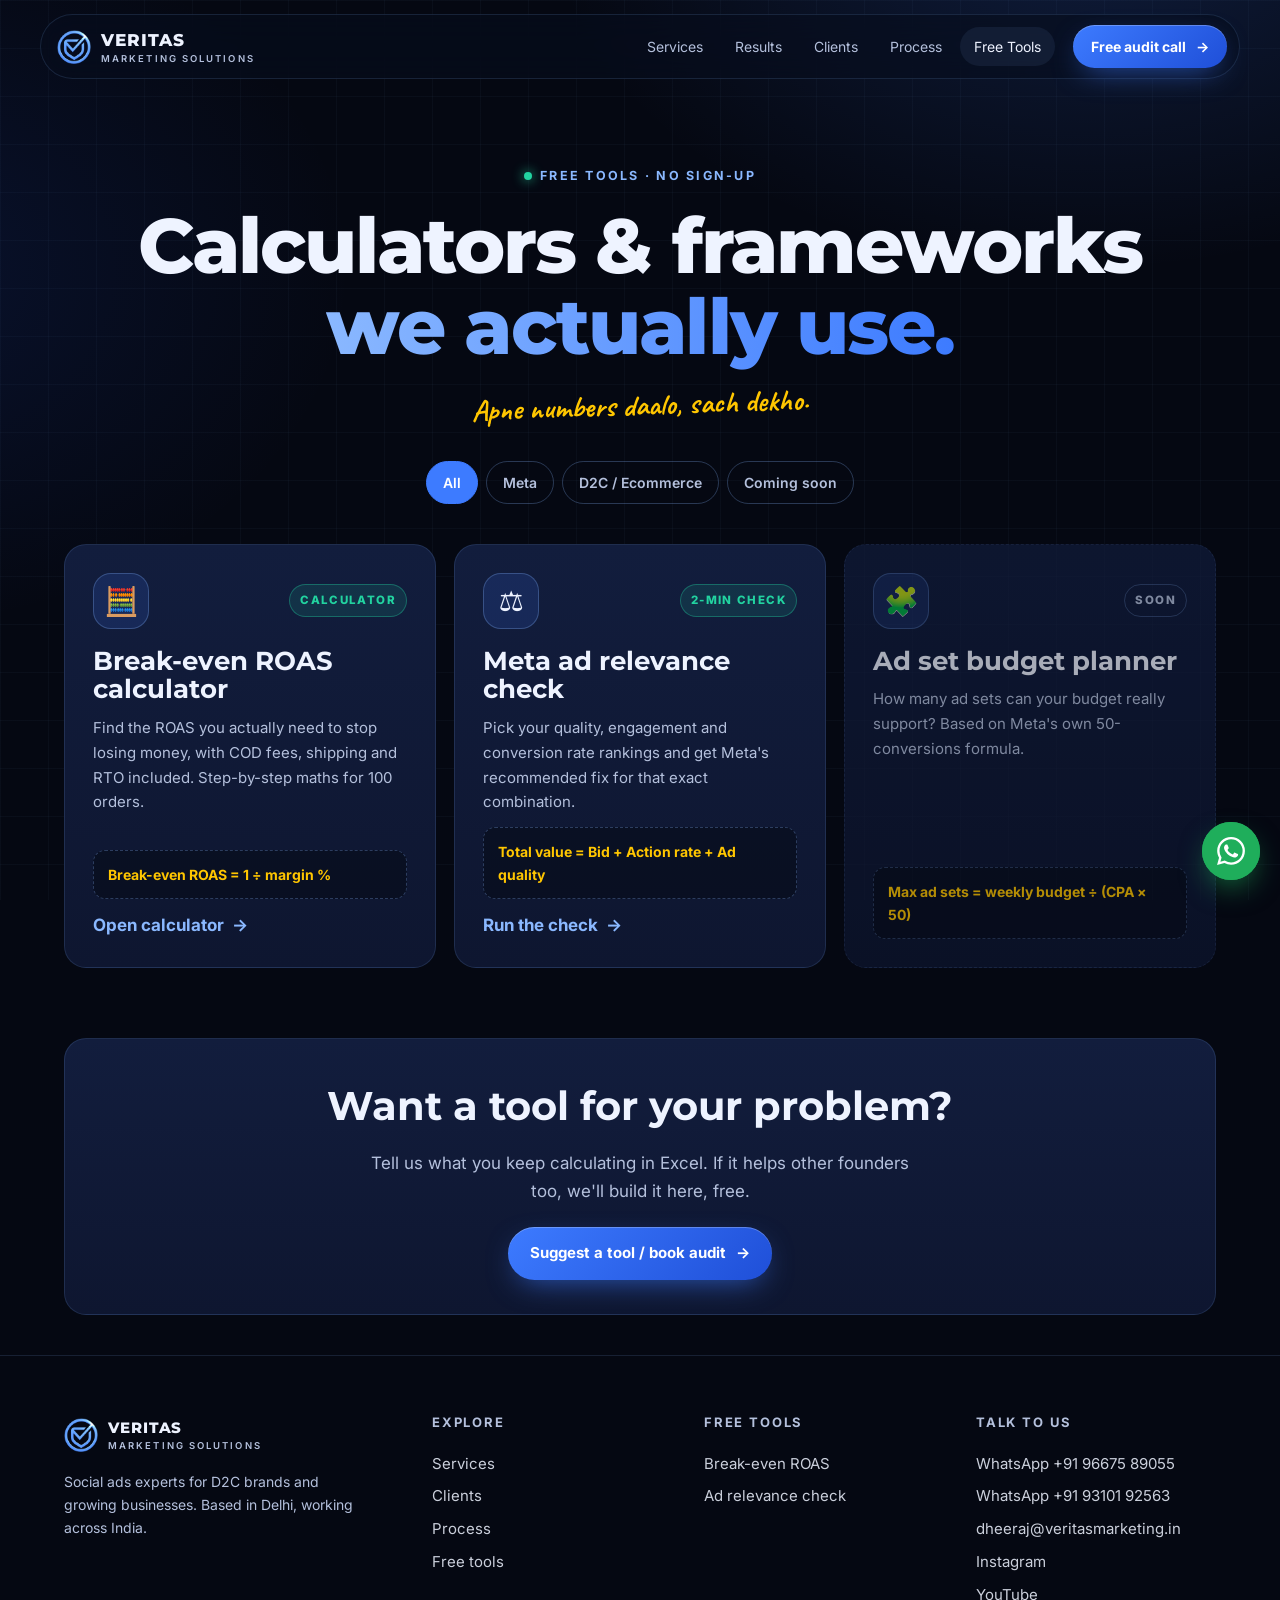
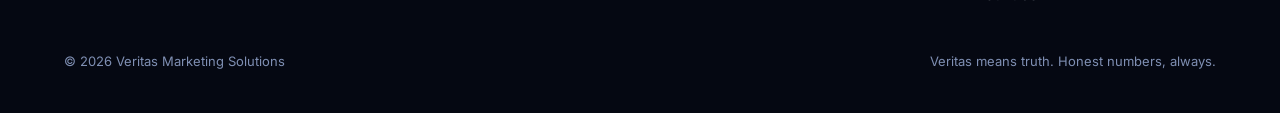
==== tools/index.html @ 25734287 "Renovated website: new animated home, client results, free tools" ====
<!doctype html>
<html lang="en">
<head>
<meta charset="utf-8">
<meta name="viewport" content="width=device-width,initial-scale=1,viewport-fit=cover">
<title>Free Marketing Tools & Calculators | Veritas Marketing Solutions</title>
<meta name="description" content="Free calculators and frameworks for Meta, Instagram and social ads: break-even ROAS with COD and RTO, Meta ad relevance check, and more every week.">
<link rel="canonical" href="https://veritasmarketing.in/tools/">
<meta property="og:type" content="website"><meta property="og:title" content="Free Marketing Tools &amp; Calculators | Veritas Marketing Solutions"><meta property="og:description" content="Free calculators and frameworks for Meta, Instagram and social ads: break-even ROAS with COD and RTO, Meta ad relevance check, and more every week.">
<meta property="og:url" content="https://veritasmarketing.in/tools/"><meta property="og:image" content="https://veritasmarketing.in/assets/og.png">
<meta name="theme-color" content="#050812">
<link rel="icon" href="/assets/favicon.png">
<link rel="preconnect" href="https://fonts.googleapis.com"><link rel="preconnect" href="https://fonts.gstatic.com" crossorigin>
<link rel="stylesheet" href="https://fonts.googleapis.com/css2?family=Montserrat:wght@600;700;800&family=Inter:wght@400;500;600;700&family=Caveat:wght@700&display=swap">
<link rel="stylesheet" href="/assets/site.css">
<!-- Analytics: paste GA4 / Meta Pixel snippets here when ready -->
<script type="application/ld+json">{"@context": "https://schema.org", "@type": "ProfessionalService", "name": "Veritas Marketing Solutions", "url": "https://veritasmarketing.in", "email": "dheeraj@veritasmarketing.in", "areaServed": "IN", "address": {"@type": "PostalAddress", "addressLocality": "Delhi", "addressCountry": "IN"}, "sameAs": ["https://www.instagram.com/veritasmarketingsolutions/", "https://www.youtube.com/@VeritasMarketingSolutions"]}</script>
<style>
.th{padding:160px 0 40px;text-align:center}
.th h1{font-family:var(--display);font-weight:800;font-size:clamp(36px,6vw,78px);line-height:1.05;letter-spacing:-.025em;margin-top:18px}
.th h1 em{font-style:normal;background:linear-gradient(90deg,var(--sky),var(--blue));-webkit-background-clip:text;background-clip:text;color:transparent}
.th .hand{font-size:30px;display:block;margin-top:14px;transform:rotate(-2deg)}
.filters{display:flex;gap:8px;justify-content:center;flex-wrap:wrap;margin-top:30px}
.filters button{padding:9px 16px;border-radius:999px;border:1px solid var(--line2);font-size:14px;font-weight:600;color:var(--muted);transition:.2s}
.filters button.on,.filters button:hover{background:var(--blue);border-color:var(--blue);color:#fff}
.tl{display:grid;grid-template-columns:repeat(3,1fr);gap:18px;padding-bottom:40px}
@media (max-width:960px){.tl{grid-template-columns:repeat(2,1fr)}}
@media (max-width:600px){.tl{grid-template-columns:1fr}}
.tc{padding:28px;display:flex;flex-direction:column;gap:12px;min-height:300px;transition:transform .35s cubic-bezier(.2,.8,.2,1)}
.tc:hover{transform:translateY(-8px)}
.tc .top{display:flex;justify-content:space-between;align-items:center}
.tc .ti{width:56px;height:56px;border-radius:18px;display:grid;place-items:center;font-size:28px;background:rgba(61,123,255,.15);border:1px solid var(--line2)}
.tc .tg{font-size:11.5px;font-weight:800;letter-spacing:.12em;text-transform:uppercase;padding:6px 10px;border-radius:999px;background:rgba(34,211,160,.12);color:var(--mint);border:1px solid rgba(34,211,160,.35)}
.tc h2{font-family:var(--display);font-size:26px;line-height:1.1;margin-top:6px}
.tc p{color:var(--muted);font-size:15px}
.tc .f{margin-top:auto;padding:12px 14px;border-radius:12px;background:rgba(5,8,18,.5);border:1px dashed var(--line2);font-weight:700;font-size:14px;color:var(--yellow)}
.tc .go{color:var(--sky);font-weight:700;display:flex;gap:8px;align-items:center}
.tc.soon{border-style:dashed;opacity:.7}
.tc.hide{display:none}
.ask{margin:30px 0 20px;padding:34px;text-align:center}
.ask h2{font-family:var(--display);font-size:clamp(26px,3.4vw,40px)}
.ask p{color:var(--muted);margin:10px auto 22px;max-width:52ch}
</style>
</head>
<body>
<nav class="nav"><div class="bar">
  <a class="logo" href="/" aria-label="Veritas Marketing Solutions home"><img src="/assets/mark.png" alt=""><span>VERITAS<small>MARKETING SOLUTIONS</small></span></a>
  <div class="links"><a href="/#services">Services</a><a href="/#cases">Results</a><a href="/#clients">Clients</a><a href="/#process">Process</a><a href="/tools/" class=on>Free Tools</a></div>
  <a class="btn btn-p" href="/#contact" data-magnet>Free audit call <span class="arr">→</span></a>
  <button class="burger" aria-label="Menu"><i></i></button>
</div></nav>
<header class="th">
  <div class="wrap">
    <span class="eyebrow">Free tools · no sign-up</span>
    <h1>Calculators &amp; frameworks<br><em>we actually use.</em></h1>
    <span class="hand">Apne numbers daalo, sach dekho.</span>
    <div class="filters" id="flt"><button class="on" data-f="all">All</button><button data-f="meta">Meta</button><button data-f="ecom">D2C / Ecommerce</button><button data-f="soon">Coming soon</button></div>
  </div>
</header>
<main class="wrap">
  <div class="tl" id="tl">
    <a class="card spot tc reveal" data-k="meta ecom" href="/tools/roas-calculator/" data-cur="Open" data-tilt="5">
      <div class="top"><div class="ti">🧮</div><span class="tg">Calculator</span></div>
      <h2>Break-even ROAS calculator</h2>
      <p>Find the ROAS you actually need to stop losing money, with COD fees, shipping and RTO included. Step-by-step maths for 100 orders.</p>
      <div class="f">Break-even ROAS = 1 ÷ margin %</div>
      <span class="go">Open calculator <span class="arr">→</span></span>
    </a>
    <a class="card spot tc reveal d1" data-k="meta" href="/tools/auction-check/" data-cur="Open" data-tilt="5">
      <div class="top"><div class="ti">⚖️</div><span class="tg">2-min check</span></div>
      <h2>Meta ad relevance check</h2>
      <p>Pick your quality, engagement and conversion rate rankings and get Meta's recommended fix for that exact combination.</p>
      <div class="f">Total value = Bid + Action rate + Ad quality</div>
      <span class="go">Run the check <span class="arr">→</span></span>
    </a>
    <div class="card tc soon reveal d2" data-k="soon meta">
      <div class="top"><div class="ti">🧩</div><span class="tg" style="color:var(--muted);border-color:var(--line2);background:none">Soon</span></div>
      <h2>Ad set budget planner</h2>
      <p>How many ad sets can your budget really support? Based on Meta's own 50-conversions formula.</p>
      <div class="f">Max ad sets = weekly budget ÷ (CPA × 50)</div>
    </div>
  </div>
  <div class="card ask reveal">
    <h2>Want a tool for your problem?</h2>
    <p>Tell us what you keep calculating in Excel. If it helps other founders too, we'll build it here, free.</p>
    <a class="btn btn-p" href="/#contact" data-magnet>Suggest a tool / book audit <span class="arr">→</span></a>
  </div>
</main>
<footer><div class="wrap">
  <div class="foot">
    <div><a class="logo" href="/"><img src="/assets/mark.png" alt=""><span>VERITAS<small>MARKETING SOLUTIONS</small></span></a>
      <p>Social ads experts for D2C brands and growing businesses. Based in Delhi, working across India.</p></div>
    <div><h4>Explore</h4><a href="/#services">Services</a><a href="/#clients">Clients</a><a href="/#process">Process</a><a href="/tools/">Free tools</a></div>
    <div><h4>Free tools</h4><a href="/tools/roas-calculator/">Break-even ROAS</a><a href="/tools/auction-check/">Ad relevance check</a></div>
    <div><h4>Talk to us</h4><a href="https://wa.me/919667589055?text=Hi%20Veritas%21%20I%27d%20like%20to%20book%20a%20free%2030-min%20audit%20call." target="_blank" rel="noopener">WhatsApp +91 96675 89055</a><a href="https://wa.me/919310192563?text=Hi%20Veritas%21%20I%27d%20like%20to%20book%20a%20free%2030-min%20audit%20call." target="_blank" rel="noopener">WhatsApp +91 93101 92563</a>
      <a href="mailto:dheeraj@veritasmarketing.in">dheeraj@veritasmarketing.in</a><a href="https://www.instagram.com/veritasmarketingsolutions/" target="_blank" rel="noopener">Instagram</a><a href="https://www.youtube.com/@VeritasMarketingSolutions" target="_blank" rel="noopener">YouTube</a></div>
  </div>
  <div class="legal"><span>© <span data-year></span> Veritas Marketing Solutions</span><span>Veritas means truth. Honest numbers, always.</span></div>
</div></footer>
<a class="fab" href="https://wa.me/919667589055?text=Hi%20Veritas%21%20I%27d%20like%20to%20book%20a%20free%2030-min%20audit%20call." target="_blank" rel="noopener" aria-label="Chat on WhatsApp" data-cur="Chat"><svg class="ico" viewBox="0 0 24 24" aria-hidden="true"><path d="M17.472 14.382c-.297-.149-1.758-.867-2.03-.967-.273-.099-.471-.148-.67.15-.197.297-.767.966-.94 1.164-.173.199-.347.223-.644.075-.297-.15-1.255-.463-2.39-1.475-.883-.788-1.48-1.761-1.653-2.059-.173-.297-.018-.458.13-.606.134-.133.298-.347.446-.52.149-.174.198-.298.298-.497.099-.198.05-.371-.025-.52-.075-.149-.669-1.612-.916-2.207-.242-.579-.487-.5-.669-.51-.173-.008-.371-.01-.57-.01-.198 0-.52.074-.792.372-.272.297-1.04 1.016-1.04 2.479 0 1.462 1.065 2.875 1.213 3.074.149.198 2.096 3.2 5.077 4.487.709.306 1.262.489 1.694.625.712.227 1.36.195 1.871.118.571-.085 1.758-.719 2.006-1.413.248-.694.248-1.289.173-1.413-.074-.124-.272-.198-.57-.347m-5.421 7.403h-.004a9.87 9.87 0 01-5.031-1.378l-.361-.214-3.741.982.998-3.648-.235-.374a9.86 9.86 0 01-1.51-5.26c.001-5.45 4.436-9.884 9.888-9.884 2.64 0 5.122 1.03 6.988 2.898a9.825 9.825 0 012.893 6.994c-.003 5.45-4.437 9.884-9.885 9.884m8.413-18.297A11.815 11.815 0 0012.05 0C5.495 0 .16 5.335.157 11.892c0 2.096.547 4.142 1.588 5.945L.057 24l6.305-1.654a11.882 11.882 0 005.683 1.448h.005c6.554 0 11.89-5.335 11.893-11.893a11.821 11.821 0 00-3.48-8.413Z"/></svg></a>
<script src="/assets/site.js" defer></script>
<script>
document.querySelectorAll('#flt button').forEach(b=>b.addEventListener('click',()=>{
  document.querySelectorAll('#flt button').forEach(x=>x.classList.toggle('on',x===b));
  document.querySelectorAll('#tl .tc').forEach(c=>c.classList.toggle('hide',b.dataset.f!=='all'&&!c.dataset.k.split(' ').includes(b.dataset.f)));
}));
</script>
</body>
</html>
---- assets/site.css ----
/* Veritas Marketing Solutions — shared styles */
:root{
  --bg:#050812; --bg2:#0a1430; --navy:#0b1a44; --royal:#1f4fd8; --blue:#3d7bff; --sky:#8ab8ff;
  --mint:#22d3a0; --coral:#ff5a5a; --yellow:#ffc600;
  --card:#0e1630; --card2:#121d3d; --line:rgba(138,184,255,.14); --line2:rgba(138,184,255,.28);
  --fg:#eef3ff; --muted:#b4c0dc; --dim:#7f8fb3;
  --display:"Montserrat","Segoe UI",system-ui,sans-serif; --body:"Inter",system-ui,-apple-system,"Segoe UI",sans-serif; --hand:"Caveat","Segoe Print",cursive;
  --r:22px; --max:1200px;
  color-scheme:dark;
}
*{box-sizing:border-box;margin:0;padding:0}
html{scroll-behavior:smooth;-webkit-text-size-adjust:100%}
body{background:var(--bg);color:var(--fg);font-family:var(--body);font-size:17px;line-height:1.65;overflow-x:hidden;-webkit-font-smoothing:antialiased}
img,video,svg{display:block;max-width:100%}
a{color:inherit;text-decoration:none}
button{font:inherit;color:inherit;background:none;border:0;cursor:pointer}
::selection{background:var(--blue);color:#fff}
.wrap{max-width:var(--max);margin:0 auto;padding:0 24px}
@media (max-width:640px){.wrap{padding:0 16px}}
.ico{width:1em;height:1em;fill:currentColor;flex:none}

/* noise + grid backdrop */
body::before{content:"";position:fixed;inset:0;pointer-events:none;z-index:-1;
  background:
    radial-gradient(900px 600px at 85% -10%,rgba(61,123,255,.18),transparent 60%),
    radial-gradient(800px 600px at -10% 30%,rgba(31,79,216,.14),transparent 60%),
    linear-gradient(rgba(138,184,255,.035) 1px,transparent 1px) 0 0/48px 48px,
    linear-gradient(90deg,rgba(138,184,255,.035) 1px,transparent 1px) 0 0/48px 48px,
    var(--bg)}

/* ---------- cursor ---------- */
.cur-dot,.cur-ring{position:fixed;left:0;top:0;pointer-events:none;z-index:9999;border-radius:50%;transform:translate3d(-100px,-100px,0)}
.cur-dot{width:8px;height:8px;margin:-4px 0 0 -4px;background:var(--sky);box-shadow:0 0 12px var(--blue)}
.cur-ring{width:38px;height:38px;margin:-19px 0 0 -19px;border:1.5px solid rgba(138,184,255,.55);display:grid;place-items:center;
  transition:width .25s,height .25s,margin .25s,background .25s,border-color .25s}
.cur-ring span{font-size:11px;font-weight:700;letter-spacing:.06em;color:#fff;opacity:0;transition:opacity .2s}
.cur-ring.big{width:74px;height:74px;margin:-37px 0 0 -37px;background:rgba(61,123,255,.18);border-color:var(--blue)}
.cur-ring.big span{opacity:1}
@media (pointer:fine){body.has-cursor,body.has-cursor a,body.has-cursor button{cursor:none}}
@media (pointer:coarse){.cur-dot,.cur-ring{display:none}}

/* ---------- nav ---------- */
.nav{position:fixed;top:14px;left:0;right:0;z-index:50}
.nav .bar{max-width:var(--max);margin:0 auto;padding:10px 12px 10px 16px;display:flex;align-items:center;gap:18px;
  background:rgba(8,13,30,.62);backdrop-filter:blur(16px);-webkit-backdrop-filter:blur(16px);border:1px solid var(--line);border-radius:999px;
  margin-inline:max(12px,calc((100vw - var(--max))/2))}
.logo{display:flex;align-items:center;gap:10px;font-family:var(--display);font-weight:800;letter-spacing:.06em}
.logo img{width:34px;height:34px}
.logo small{display:block;font-family:var(--body);font-weight:600;font-size:9.5px;letter-spacing:.22em;color:var(--muted);margin-top:-3px}
.nav .links{display:flex;gap:4px;margin-left:auto}
.nav .links a{padding:8px 14px;border-radius:999px;font-size:14px;color:var(--muted);transition:color .2s,background .2s}
.nav .links a:hover,.nav .links a.on{color:var(--fg);background:rgba(138,184,255,.08)}
.btn{display:inline-flex;align-items:center;gap:10px;padding:14px 22px;border-radius:999px;font-weight:700;font-size:15px;position:relative;isolation:isolate;
  transition:transform .25s cubic-bezier(.2,.8,.2,1),box-shadow .25s;white-space:nowrap}
.btn-p{background:linear-gradient(135deg,var(--blue),var(--royal));color:#fff;box-shadow:0 10px 30px -10px rgba(61,123,255,.7),inset 0 1px 0 rgba(255,255,255,.25)}
.btn-p:hover{box-shadow:0 14px 40px -8px rgba(61,123,255,.9),inset 0 1px 0 rgba(255,255,255,.25)}
.btn-g{border:1px solid var(--line2);background:rgba(138,184,255,.05)}
.btn-g:hover{background:rgba(138,184,255,.1)}
.btn-wa{background:#1fae5b;color:#fff}
.btn .arr{transition:transform .25s}
.btn:hover .arr{transform:translateX(4px)}
.nav .btn{padding:10px 18px;font-size:14px}
.burger{display:none;width:42px;height:42px;border-radius:50%;border:1px solid var(--line2);place-items:center}
.burger i{display:block;width:16px;height:2px;background:var(--fg);box-shadow:0 5px 0 var(--fg),0 -5px 0 var(--fg)}
@media (max-width:900px){
  .nav .links{display:none;position:absolute;top:64px;left:12px;right:12px;flex-direction:column;padding:10px;background:rgba(8,13,30,.96);border:1px solid var(--line);border-radius:20px}
  .nav.open .links{display:flex}
  .nav .links a{padding:12px 14px;font-size:16px}
  .burger{display:grid;margin-left:auto}
  .nav .bar>.btn{display:none}
}

/* ---------- shared bits ---------- */
section{position:relative;padding:96px 0}
@media (max-width:640px){section{padding:84px 0}}
.eyebrow{display:inline-flex;align-items:center;gap:8px;font-size:12.5px;font-weight:700;letter-spacing:.18em;text-transform:uppercase;color:var(--sky)}
.eyebrow::before{content:"";width:8px;height:8px;border-radius:50%;background:var(--mint);box-shadow:0 0 12px var(--mint)}
.h2{font-family:var(--display);font-weight:800;font-size:clamp(30px,4.6vw,56px);line-height:1.08;letter-spacing:-.02em;margin-top:16px;text-wrap:balance}
.h2 em{font-style:normal;background:linear-gradient(90deg,var(--sky),var(--blue));-webkit-background-clip:text;background-clip:text;color:transparent}
.hand{font-family:var(--hand);font-weight:700;color:var(--yellow)}
.lead{color:var(--muted);font-size:18px;max-width:60ch;margin-top:18px}
.head{margin-bottom:56px}
.head.center{text-align:center;display:flex;flex-direction:column;align-items:center}
.card{background:linear-gradient(180deg,var(--card2),var(--card));border:1px solid var(--line);border-radius:var(--r);position:relative;overflow:hidden}
/* spotlight border that follows cursor */
.spot::after{content:"";position:absolute;inset:0;border-radius:inherit;pointer-events:none;opacity:0;transition:opacity .3s;
  background:radial-gradient(380px circle at var(--mx,50%) var(--my,50%),rgba(61,123,255,.16),transparent 45%)}
.spot:hover::after{opacity:1}
.reveal{opacity:0;transform:translateY(34px);transition:opacity .9s cubic-bezier(.2,.8,.2,1),transform .9s cubic-bezier(.2,.8,.2,1)}
.reveal.in{opacity:1;transform:none}
.d1{transition-delay:.08s}.d2{transition-delay:.16s}.d3{transition-delay:.24s}.d4{transition-delay:.32s}
@media (prefers-reduced-motion:reduce){.reveal{opacity:1;transform:none;transition:none}*{animation-duration:.01ms!important;animation-iteration-count:1!important}}

/* ---------- footer ---------- */
footer{border-top:1px solid var(--line);padding:56px 0 40px;margin-top:40px}
.foot{display:grid;grid-template-columns:1.4fr 1fr 1fr 1fr;gap:32px}
.foot h4{font-size:13px;letter-spacing:.14em;text-transform:uppercase;color:var(--muted);margin-bottom:14px}
.foot a{display:block;color:var(--fg);opacity:.85;padding:4px 0;font-size:15px}
.foot a:hover{opacity:1;color:var(--sky)}
.foot .logo{display:flex;opacity:1}
.foot p{color:var(--muted);font-size:14px;margin-top:12px;max-width:34ch}
.legal{display:flex;justify-content:space-between;flex-wrap:wrap;gap:12px;margin-top:40px;color:var(--dim);font-size:13px}
@media (max-width:800px){.foot{grid-template-columns:1fr 1fr}}
@media (max-width:480px){.foot{grid-template-columns:1fr}}

/* floating whatsapp */
.fab{position:fixed;right:20px;bottom:20px;z-index:40;width:58px;height:58px;border-radius:50%;background:#1fae5b;display:grid;place-items:center;box-shadow:0 12px 30px -8px rgba(31,174,91,.7);font-size:28px;color:#fff}
.fab::before{content:"";position:absolute;inset:0;border-radius:50%;border:2px solid #1fae5b;animation:ping 2.2s infinite}
@keyframes ping{0%{transform:scale(1);opacity:.8}100%{transform:scale(1.6);opacity:0}}

body.pb-on .fab{bottom:100px}
@media (max-width:560px){body.pb-on .fab{bottom:150px}}
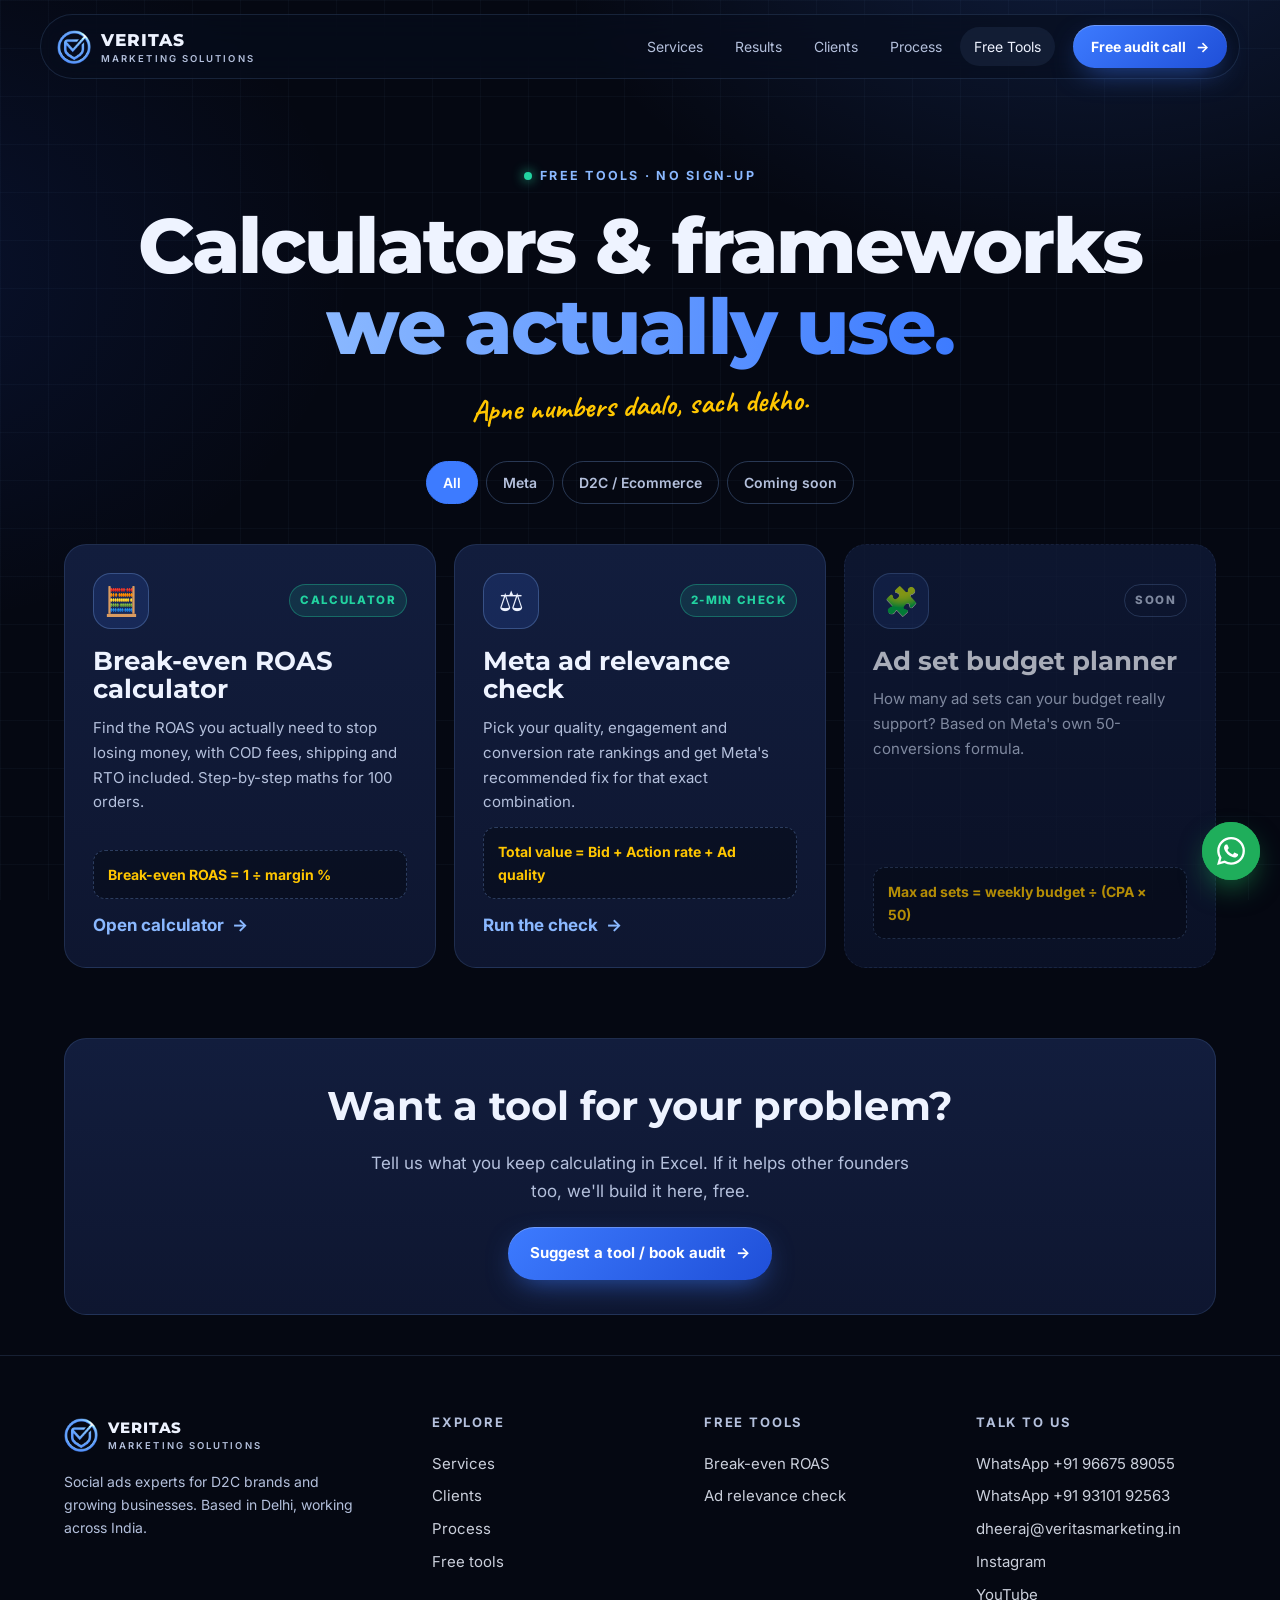
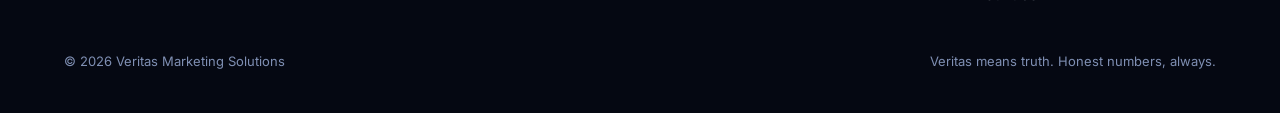
==== commit dba0a898: "Add files via upload" ====
--- a/tools/index.html
+++ b/tools/index.html
@@ -12,7 +12,7 @@
 <link rel="icon" href="/assets/favicon.png">
 <link rel="preconnect" href="https://fonts.googleapis.com"><link rel="preconnect" href="https://fonts.gstatic.com" crossorigin>
 <link rel="stylesheet" href="https://fonts.googleapis.com/css2?family=Montserrat:wght@600;700;800&family=Inter:wght@400;500;600;700&family=Caveat:wght@700&display=swap">
-<link rel="stylesheet" href="/assets/site.css">
+<link rel="stylesheet" href="/assets/site.css?v=1795700371">
 <!-- Analytics: paste GA4 / Meta Pixel snippets here when ready -->
 <script type="application/ld+json">{"@context": "https://schema.org", "@type": "ProfessionalService", "name": "Veritas Marketing Solutions", "url": "https://veritasmarketing.in", "email": "dheeraj@veritasmarketing.in", "areaServed": "IN", "address": {"@type": "PostalAddress", "addressLocality": "Delhi", "addressCountry": "IN"}, "sameAs": ["https://www.instagram.com/veritasmarketingsolutions/", "https://www.youtube.com/@VeritasMarketingSolutions"]}</script>
 <style>
@@ -43,6 +43,7 @@
 </style>
 </head>
 <body>
+<div class="page">
 <nav class="nav"><div class="bar">
   <a class="logo" href="/" aria-label="Veritas Marketing Solutions home"><img src="/assets/mark.png" alt=""><span>VERITAS<small>MARKETING SOLUTIONS</small></span></a>
   <div class="links"><a href="/#services">Services</a><a href="/#cases">Results</a><a href="/#clients">Clients</a><a href="/#process">Process</a><a href="/tools/" class=on>Free Tools</a></div>
@@ -98,12 +99,13 @@
   <div class="legal"><span>© <span data-year></span> Veritas Marketing Solutions</span><span>Veritas means truth. Honest numbers, always.</span></div>
 </div></footer>
 <a class="fab" href="https://wa.me/919667589055?text=Hi%20Veritas%21%20I%27d%20like%20to%20book%20a%20free%2030-min%20audit%20call." target="_blank" rel="noopener" aria-label="Chat on WhatsApp" data-cur="Chat"><svg class="ico" viewBox="0 0 24 24" aria-hidden="true"><path d="M17.472 14.382c-.297-.149-1.758-.867-2.03-.967-.273-.099-.471-.148-.67.15-.197.297-.767.966-.94 1.164-.173.199-.347.223-.644.075-.297-.15-1.255-.463-2.39-1.475-.883-.788-1.48-1.761-1.653-2.059-.173-.297-.018-.458.13-.606.134-.133.298-.347.446-.52.149-.174.198-.298.298-.497.099-.198.05-.371-.025-.52-.075-.149-.669-1.612-.916-2.207-.242-.579-.487-.5-.669-.51-.173-.008-.371-.01-.57-.01-.198 0-.52.074-.792.372-.272.297-1.04 1.016-1.04 2.479 0 1.462 1.065 2.875 1.213 3.074.149.198 2.096 3.2 5.077 4.487.709.306 1.262.489 1.694.625.712.227 1.36.195 1.871.118.571-.085 1.758-.719 2.006-1.413.248-.694.248-1.289.173-1.413-.074-.124-.272-.198-.57-.347m-5.421 7.403h-.004a9.87 9.87 0 01-5.031-1.378l-.361-.214-3.741.982.998-3.648-.235-.374a9.86 9.86 0 01-1.51-5.26c.001-5.45 4.436-9.884 9.888-9.884 2.64 0 5.122 1.03 6.988 2.898a9.825 9.825 0 012.893 6.994c-.003 5.45-4.437 9.884-9.885 9.884m8.413-18.297A11.815 11.815 0 0012.05 0C5.495 0 .16 5.335.157 11.892c0 2.096.547 4.142 1.588 5.945L.057 24l6.305-1.654a11.882 11.882 0 005.683 1.448h.005c6.554 0 11.89-5.335 11.893-11.893a11.821 11.821 0 00-3.48-8.413Z"/></svg></a>
-<script src="/assets/site.js" defer></script>
+<script src="/assets/site.js?v=1795700371" defer></script>
 <script>
 document.querySelectorAll('#flt button').forEach(b=>b.addEventListener('click',()=>{
   document.querySelectorAll('#flt button').forEach(x=>x.classList.toggle('on',x===b));
   document.querySelectorAll('#tl .tc').forEach(c=>c.classList.toggle('hide',b.dataset.f!=='all'&&!c.dataset.k.split(' ').includes(b.dataset.f)));
 }));
 </script>
+</div>
 </body>
 </html>
--- a/assets/site.css
+++ b/assets/site.css
@@ -10,7 +10,8 @@
 }
 *{box-sizing:border-box;margin:0;padding:0}
 html{scroll-behavior:smooth;-webkit-text-size-adjust:100%}
-body{background:var(--bg);color:var(--fg);font-family:var(--body);font-size:17px;line-height:1.65;overflow-x:hidden;-webkit-font-smoothing:antialiased}
+main,section,header,footer,.marq,.brands{max-width:100vw;overflow-x:clip}
+body{background:var(--bg);color:var(--fg);font-family:var(--body);font-size:17px;line-height:1.65;-webkit-font-smoothing:antialiased}
 img,video,svg{display:block;max-width:100%}
 a{color:inherit;text-decoration:none}
 button{font:inherit;color:inherit;background:none;border:0;cursor:pointer}
@@ -110,3 +111,8 @@
 
 body.pb-on .fab{bottom:100px}
 @media (max-width:560px){body.pb-on .fab{bottom:150px}}
+
+@media (max-width:360px){.btn{white-space:normal;text-align:center;justify-content:center;padding:13px 18px}.nav .bar{gap:10px}.logo small{letter-spacing:.14em}}
+
+/* clip any horizontal overflow on a wrapper (overflow on html/body does not stop mobile zoom-out) */
+.page{position:relative;width:100%;max-width:100%;overflow-x:hidden;overflow-x:clip}
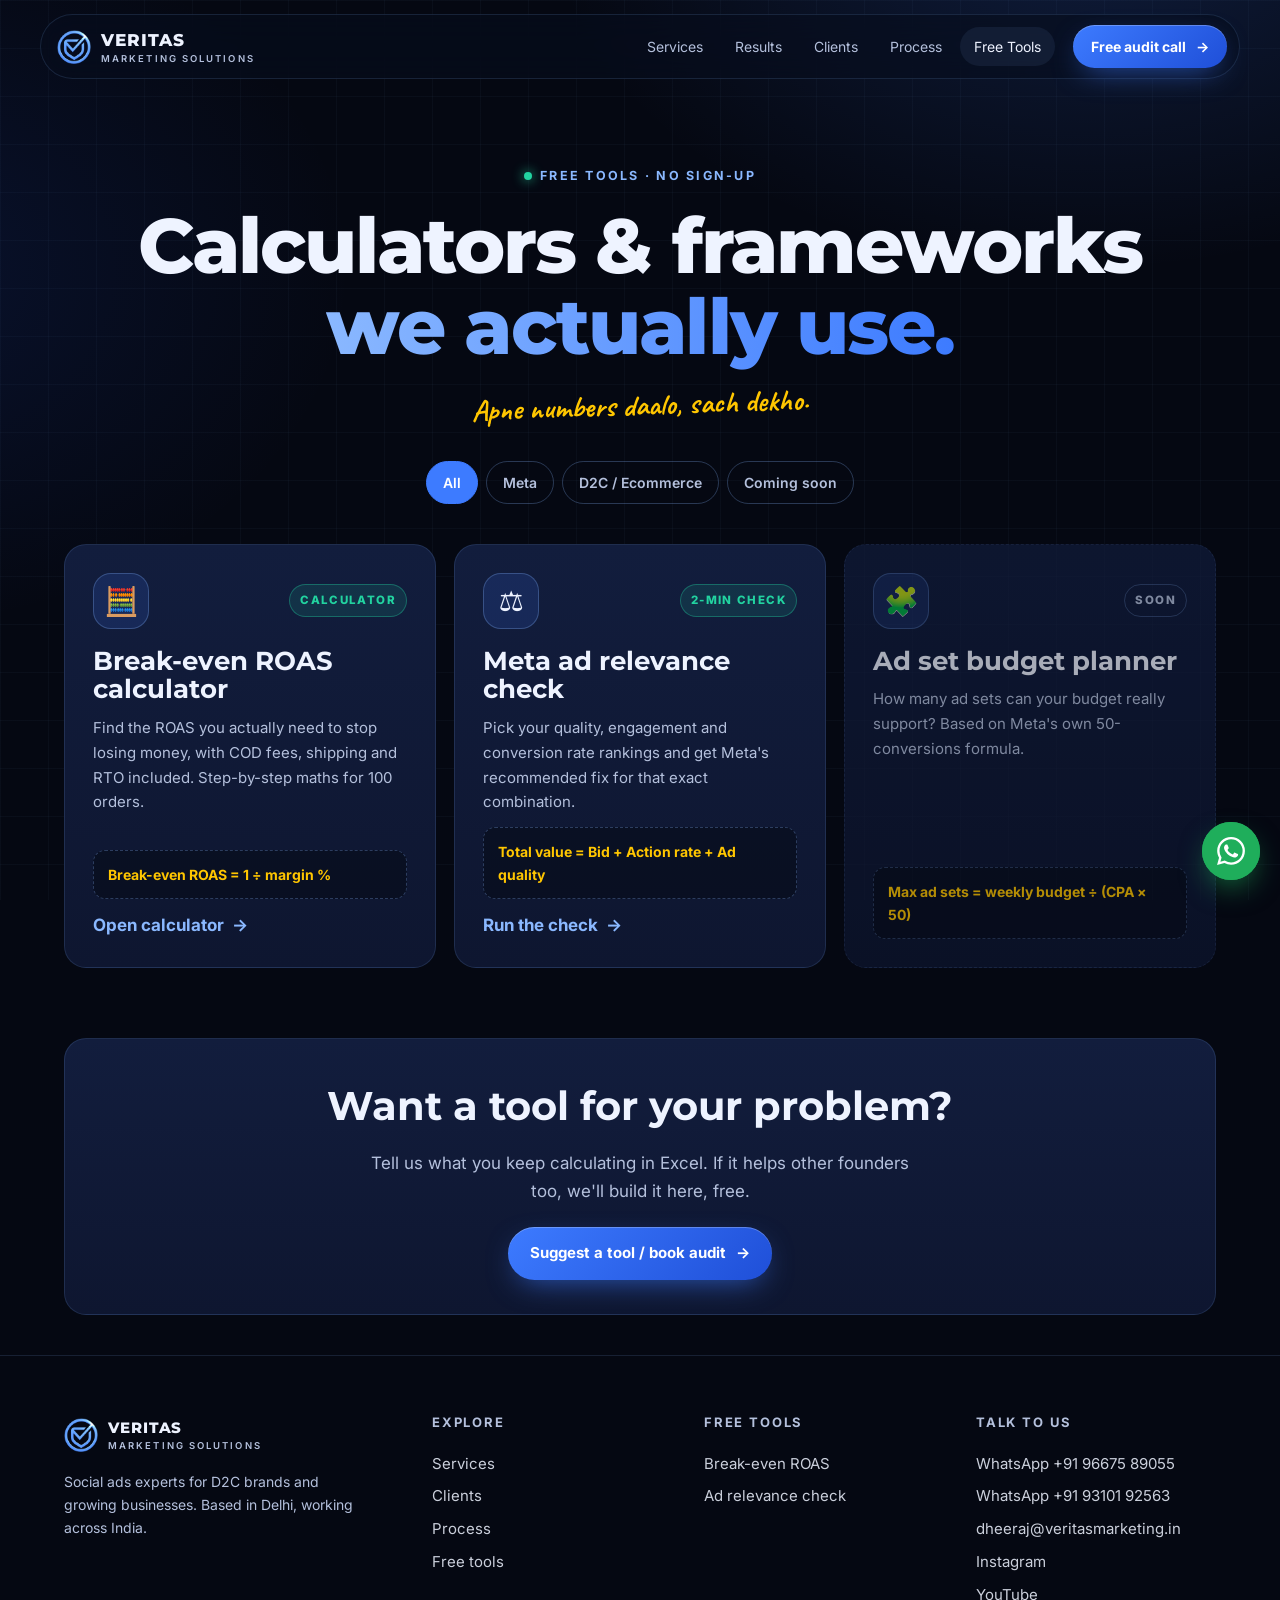
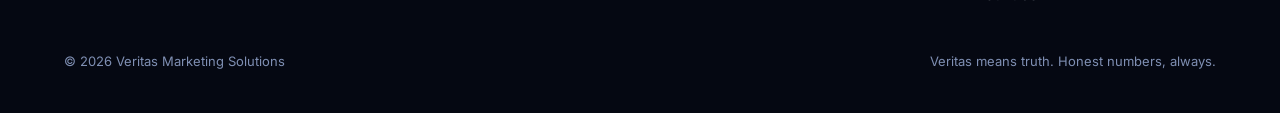
==== commit 9fd5a60e: "Add Google Analytics 4 tracking and lead events" ====
--- a/tools/index.html
+++ b/tools/index.html
@@ -12,8 +12,10 @@
 <link rel="icon" href="/assets/favicon.png">
 <link rel="preconnect" href="https://fonts.googleapis.com"><link rel="preconnect" href="https://fonts.gstatic.com" crossorigin>
 <link rel="stylesheet" href="https://fonts.googleapis.com/css2?family=Montserrat:wght@600;700;800&family=Inter:wght@400;500;600;700&family=Caveat:wght@700&display=swap">
-<link rel="stylesheet" href="/assets/site.css?v=1795700371">
-<!-- Analytics: paste GA4 / Meta Pixel snippets here when ready -->
+<link rel="stylesheet" href="/assets/site.css?v=1795703082">
+<!-- Google Analytics 4 -->
+<script async src="https://www.googletagmanager.com/gtag/js?id=G-02ENCQKV4E"></script>
+<script>window.dataLayer=window.dataLayer||[];function gtag(){dataLayer.push(arguments);}gtag('js',new Date());gtag('config','G-02ENCQKV4E');</script>
 <script type="application/ld+json">{"@context": "https://schema.org", "@type": "ProfessionalService", "name": "Veritas Marketing Solutions", "url": "https://veritasmarketing.in", "email": "dheeraj@veritasmarketing.in", "areaServed": "IN", "address": {"@type": "PostalAddress", "addressLocality": "Delhi", "addressCountry": "IN"}, "sameAs": ["https://www.instagram.com/veritasmarketingsolutions/", "https://www.youtube.com/@VeritasMarketingSolutions"]}</script>
 <style>
 .th{padding:160px 0 40px;text-align:center}
@@ -99,7 +101,7 @@
   <div class="legal"><span>© <span data-year></span> Veritas Marketing Solutions</span><span>Veritas means truth. Honest numbers, always.</span></div>
 </div></footer>
 <a class="fab" href="https://wa.me/919667589055?text=Hi%20Veritas%21%20I%27d%20like%20to%20book%20a%20free%2030-min%20audit%20call." target="_blank" rel="noopener" aria-label="Chat on WhatsApp" data-cur="Chat"><svg class="ico" viewBox="0 0 24 24" aria-hidden="true"><path d="M17.472 14.382c-.297-.149-1.758-.867-2.03-.967-.273-.099-.471-.148-.67.15-.197.297-.767.966-.94 1.164-.173.199-.347.223-.644.075-.297-.15-1.255-.463-2.39-1.475-.883-.788-1.48-1.761-1.653-2.059-.173-.297-.018-.458.13-.606.134-.133.298-.347.446-.52.149-.174.198-.298.298-.497.099-.198.05-.371-.025-.52-.075-.149-.669-1.612-.916-2.207-.242-.579-.487-.5-.669-.51-.173-.008-.371-.01-.57-.01-.198 0-.52.074-.792.372-.272.297-1.04 1.016-1.04 2.479 0 1.462 1.065 2.875 1.213 3.074.149.198 2.096 3.2 5.077 4.487.709.306 1.262.489 1.694.625.712.227 1.36.195 1.871.118.571-.085 1.758-.719 2.006-1.413.248-.694.248-1.289.173-1.413-.074-.124-.272-.198-.57-.347m-5.421 7.403h-.004a9.87 9.87 0 01-5.031-1.378l-.361-.214-3.741.982.998-3.648-.235-.374a9.86 9.86 0 01-1.51-5.26c.001-5.45 4.436-9.884 9.888-9.884 2.64 0 5.122 1.03 6.988 2.898a9.825 9.825 0 012.893 6.994c-.003 5.45-4.437 9.884-9.885 9.884m8.413-18.297A11.815 11.815 0 0012.05 0C5.495 0 .16 5.335.157 11.892c0 2.096.547 4.142 1.588 5.945L.057 24l6.305-1.654a11.882 11.882 0 005.683 1.448h.005c6.554 0 11.89-5.335 11.893-11.893a11.821 11.821 0 00-3.48-8.413Z"/></svg></a>
-<script src="/assets/site.js?v=1795700371" defer></script>
+<script src="/assets/site.js?v=1795703082" defer></script>
 <script>
 document.querySelectorAll('#flt button').forEach(b=>b.addEventListener('click',()=>{
   document.querySelectorAll('#flt button').forEach(x=>x.classList.toggle('on',x===b));
